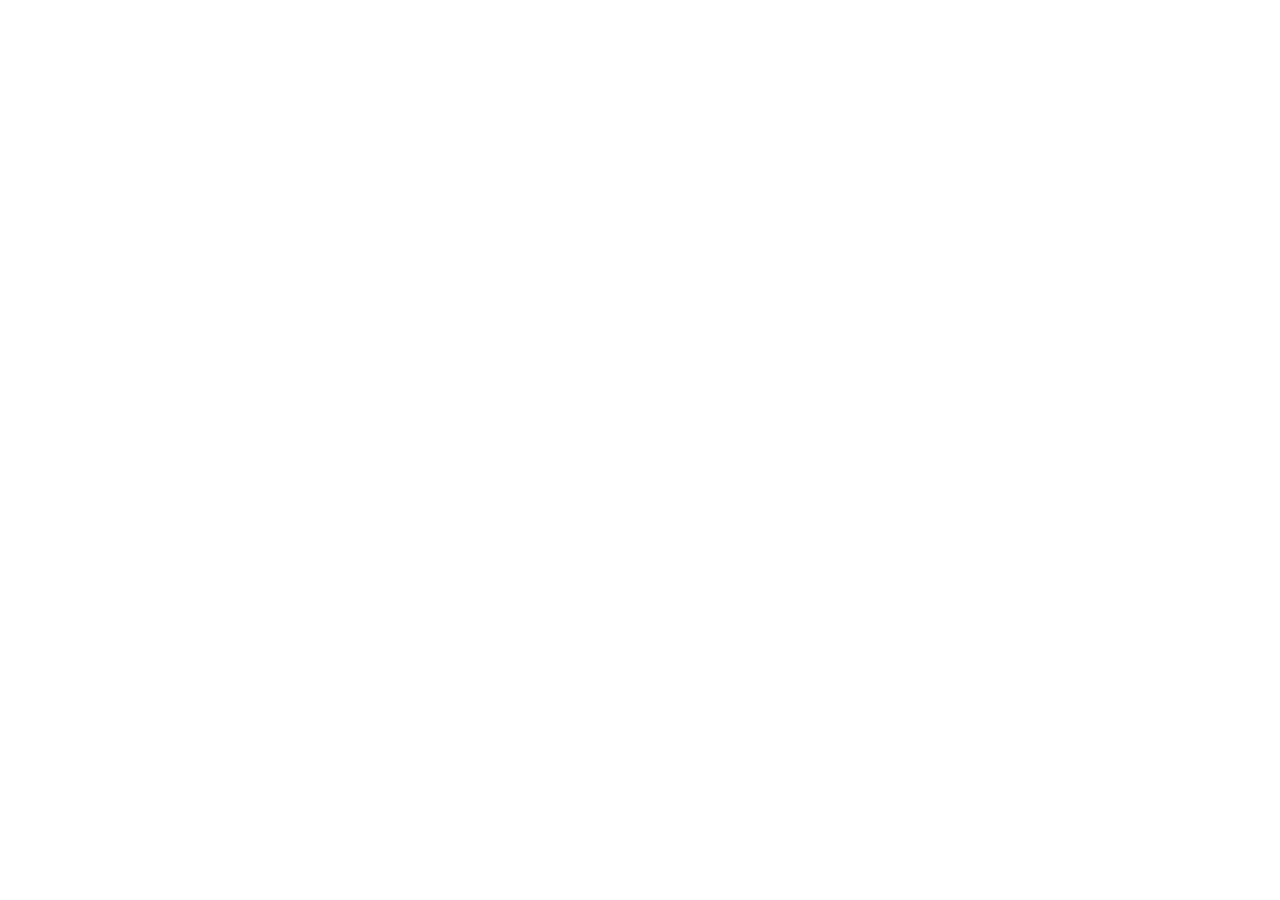
==== index.html @ 48786c42 "making bandcamp album" ====
<!DOCTYPE html>
<html>
<head>
<meta charset="UTF-8">
<meta name="viewport" content="width=device-width, initial-scale=1">
<title>Bandcamp Album of the Day</title>

<style>
body {
  margin: 0;
  padding: 20px;
  font-family: Arial, sans-serif;
  background: white;
}

.grid {
  display: grid;
  grid-template-columns: repeat(7, 1fr);
  gap: 16px;
}

.card {
  text-decoration: none;
  color: black;
  text-align: center;
}

.card img {
  width: 100%;
  border-radius: 4px;
}

.title {
  margin-top: 8px;
  line-height: 1.3;
}

.date {
  font-size: 12px;
  opacity: 0.7;
  margin-top: 5px;
}

@media (max-width: 900px) {
  .grid {
    grid-template-columns: repeat(2, 1fr);
  }
}
</style>
</head>

<body>

<div class="grid" id="albums"></div>

<script>
async function loadAlbums() {

  const rssUrl =
    "https://daily.bandcamp.com/album-of-the-day/feed";

  const proxy =
    "https://api.allorigins.win/raw?url=" +
    encodeURIComponent(rssUrl);

  const response = await fetch(proxy);
  const xmlText = await response.text();

  const parser = new DOMParser();
  const xml = parser.parseFromString(xmlText, "text/xml");

  const items = [...xml.querySelectorAll("item")].slice(0, 7);

  const html = await Promise.all(items.map(async item => {

    const title = item.querySelector("title").textContent;

    const parts = title.split(" - ");

    const band = parts[0] || "";
    const album = parts[1] || "";

    const link = item.querySelector("link").textContent;

    const pubDate = new Date(
      item.querySelector("pubDate").textContent
    ).toLocaleDateString();

    let image = "";

    try {

      const articleProxy =
        "https://api.allorigins.win/raw?url=" +
        encodeURIComponent(link);

      const articleHtml =
        await fetch(articleProxy).then(r => r.text());

      const match =
        articleHtml.match(/property="og:image"\s+content="([^"]+)"/);

      if (match) image = match[1];

    } catch(e) {}

    return `
      <a class="card" href="${link}" target="_blank">
        <img src="${image}">
        <div class="title">
          ${band} — <em>${album}</em>
        </div>
        <div class="date">${pubDate}</div>
      </a>
    `;

  }));

  document.getElementById("albums").innerHTML =
    html.join("");

}

loadAlbums();
</script>

</body>
</html>
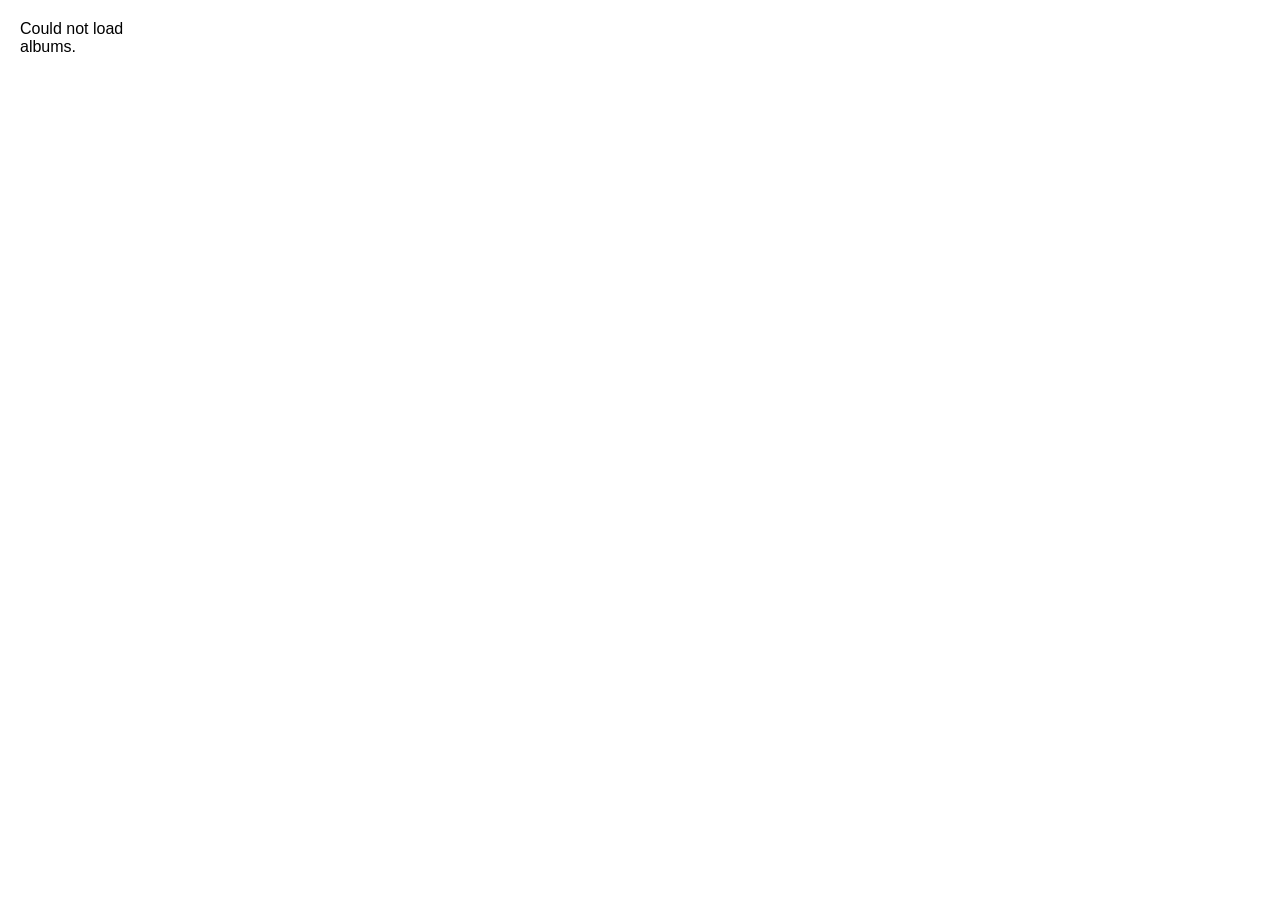
==== commit 112f26e2: "Update index.html" ====
--- a/index.html
+++ b/index.html
@@ -55,74 +55,77 @@
 
 <script>
 async function loadAlbums() {
+  const grid = document.getElementById("albums");
+  grid.innerHTML = "Loading albums...";
 
-  const rssUrl =
-    "https://daily.bandcamp.com/album-of-the-day/feed";
+  try {
+    const sourceUrl = "https://daily.bandcamp.com/album-of-the-day";
 
-  const proxy =
-    "https://api.allorigins.win/raw?url=" +
-    encodeURIComponent(rssUrl);
+    const proxy =
+      "https://api.allorigins.win/raw?url=" +
+      encodeURIComponent(sourceUrl);
 
-  const response = await fetch(proxy);
-  const xmlText = await response.text();
+    const page = await fetch(proxy).then(r => r.text());
 
-  const parser = new DOMParser();
-  const xml = parser.parseFromString(xmlText, "text/xml");
+    const regex =
+      /ALBUM OF THE DAY\s*·\s*([^<]+)[\s\S]*?<a[^>]+href="([^"]+)"[^>]*>\s*([^<]+),\s*“([^”]+)”/g;
 
-  const items = [...xml.querySelectorAll("item")].slice(0, 7);
+    const albums = [];
+    let match;
 
-  const html = await Promise.all(items.map(async item => {
+    while ((match = regex.exec(page)) && albums.length < 7) {
+      albums.push({
+        date: match[1].trim(),
+        link: match[2].startsWith("http")
+          ? match[2]
+          : "https://daily.bandcamp.com" + match[2],
+        band: match[3].trim(),
+        album: match[4].trim()
+      });
+    }
 
-    const title = item.querySelector("title").textContent;
+    const html = await Promise.all(albums.map(async item => {
+      let image = "";
 
-    const parts = title.split(" - ");
+      try {
+        const articleProxy =
+          "https://api.allorigins.win/raw?url=" +
+          encodeURIComponent(item.link);
 
-    const band = parts[0] || "";
-    const album = parts[1] || "";
+        const articleHtml =
+          await fetch(articleProxy).then(r => r.text());
 
-    const link = item.querySelector("link").textContent;
+        const imgMatch =
+          articleHtml.match(/property="og:image"\s+content="([^"]+)"/);
 
-    const pubDate = new Date(
-      item.querySelector("pubDate").textContent
-    ).toLocaleDateString();
+        if (imgMatch) image = imgMatch[1];
+      } catch(e) {}
 
-    let image = "";
+      return `
+        <a class="card" href="${item.link}" target="_blank">
+          <img src="${image}" alt="${item.band} - ${item.album}">
+          <div class="title">
+            ${item.band} — <em>${item.album}</em>
+          </div>
+          <div class="date">${item.date}</div>
+        </a>
+      `;
+    }));
 
-    try {
+    grid.innerHTML = html.join("");
 
-      const articleProxy =
-        "https://api.allorigins.win/raw?url=" +
-        encodeURIComponent(link);
+    if (!albums.length) {
+      grid.innerHTML = "No albums found. Bandcamp may have changed the page layout.";
+    }
 
-      const articleHtml =
-        await fetch(articleProxy).then(r => r.text());
-
-      const match =
-        articleHtml.match(/property="og:image"\s+content="([^"]+)"/);
-
-      if (match) image = match[1];
-
-    } catch(e) {}
-
-    return `
-      <a class="card" href="${link}" target="_blank">
-        <img src="${image}">
-        <div class="title">
-          ${band} — <em>${album}</em>
-        </div>
-        <div class="date">${pubDate}</div>
-      </a>
-    `;
-
-  }));
-
-  document.getElementById("albums").innerHTML =
-    html.join("");
-
+  } catch (error) {
+    grid.innerHTML = "Could not load albums.";
+    console.error(error);
+  }
 }
 
 loadAlbums();
 </script>
 
 </body>
-</html>+</html>
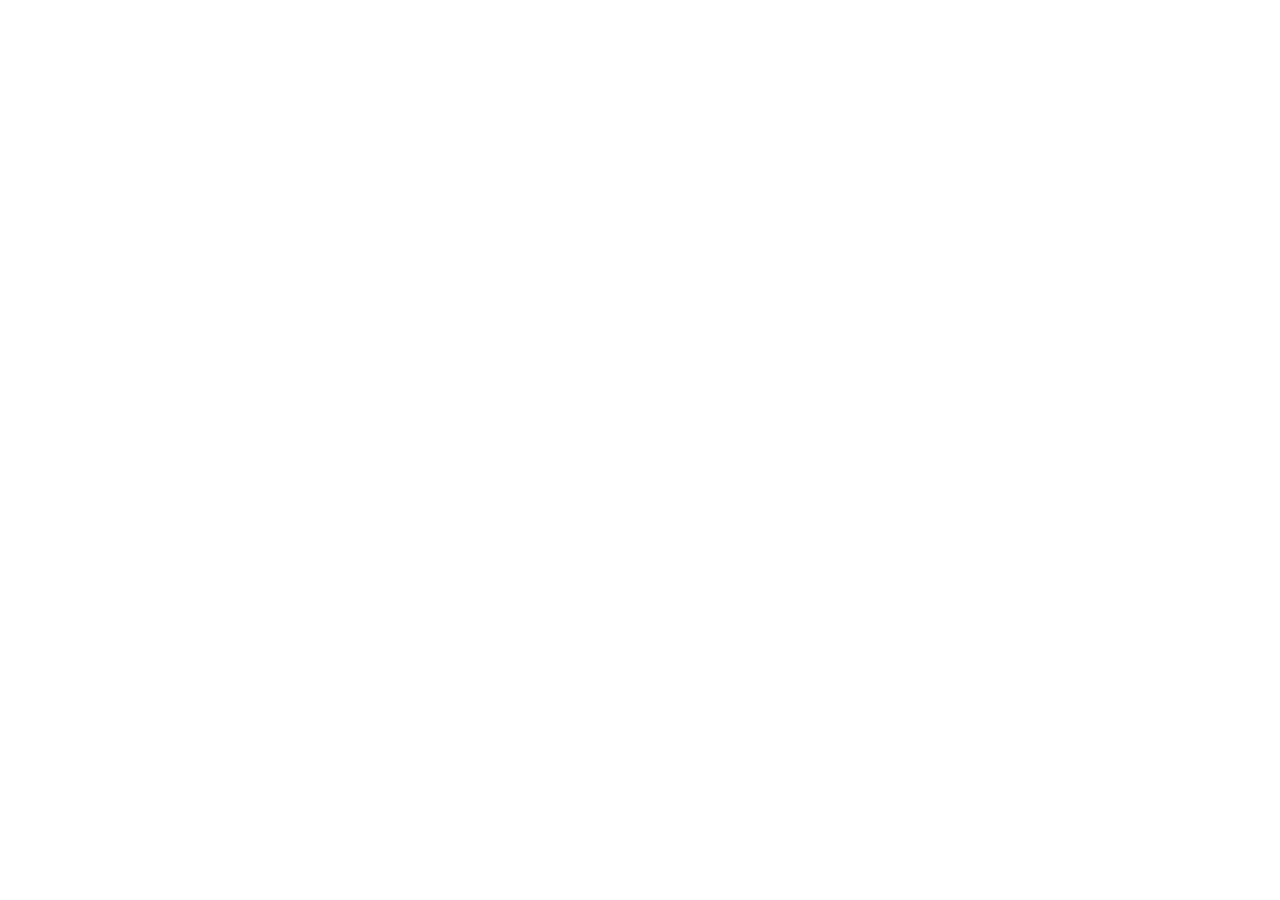
==== commit 14fd9fce: "Update index.html" ====
--- a/index.html
+++ b/index.html
@@ -60,63 +60,62 @@
 
   try {
     const sourceUrl = "https://daily.bandcamp.com/album-of-the-day";
+    const proxy = "https://api.allorigins.win/raw?url=" + encodeURIComponent(sourceUrl);
 
-    const proxy =
-      "https://api.allorigins.win/raw?url=" +
-      encodeURIComponent(sourceUrl);
+    const response = await fetch("https://script.google.com/macros/s/AKfycbyTvoiOJOmKlvNfYRFQD5nLJ-PbMYQ7yc6B-tExWCaUMenCK5AsWKpjYxvRuBuB4iLGcw/exec");
+    const albums = await response.json();
 
-    const page = await fetch(proxy).then(r => r.text());
+    const parser = new DOMParser();
+    const doc = parser.parseFromString(page, "text/html");
 
-    const regex =
-      /ALBUM OF THE DAY\s*·\s*([^<]+)[\s\S]*?<a[^>]+href="([^"]+)"[^>]*>\s*([^<]+),\s*“([^”]+)”/g;
+    const cards = [...doc.querySelectorAll(".list-article.aotd")].slice(0, 7);
 
-    const albums = [];
-    let match;
+    const albums = cards.map(card => {
+      const img = card.querySelector(".thumb.aotd-image img");
+      const link = card.querySelector(".title-wrapper a.title");
+      const info = card.querySelector(".article-info-text");
 
-    while ((match = regex.exec(page)) && albums.length < 7) {
-      albums.push({
-        date: match[1].trim(),
-        link: match[2].startsWith("http")
-          ? match[2]
-          : "https://daily.bandcamp.com" + match[2],
-        band: match[3].trim(),
-        album: match[4].trim()
-      });
-    }
+      const fullTitle = link ? link.textContent.trim() : "";
+      const titleMatch = fullTitle.match(/^(.+),\s*[“"](.+)[”"]$/);
 
-    const html = await Promise.all(albums.map(async item => {
-      let image = "";
+      const band = titleMatch ? titleMatch[1] : fullTitle;
+      const album = titleMatch ? titleMatch[2] : "";
 
-      try {
-        const articleProxy =
-          "https://api.allorigins.win/raw?url=" +
-          encodeURIComponent(item.link);
+      let date = "";
+      if (info) {
+        date = info.textContent
+          .replace("ALBUM OF THE DAY", "")
+          .replace("·", "")
+          .trim();
+      }
 
-        const articleHtml =
-          await fetch(articleProxy).then(r => r.text());
+      const href = link
+        ? new URL(link.getAttribute("href"), sourceUrl).href
+        : "#";
 
-        const imgMatch =
-          articleHtml.match(/property="og:image"\s+content="([^"]+)"/);
-
-        if (imgMatch) image = imgMatch[1];
-      } catch(e) {}
-
-      return `
-        <a class="card" href="${item.link}" target="_blank">
-          <img src="${image}" alt="${item.band} - ${item.album}">
-          <div class="title">
-            ${item.band} — <em>${item.album}</em>
-          </div>
-          <div class="date">${item.date}</div>
-        </a>
-      `;
-    }));
-
-    grid.innerHTML = html.join("");
+      return {
+        image: img ? img.src : "",
+        link: href,
+        band,
+        album,
+        date
+      };
+    });
 
     if (!albums.length) {
       grid.innerHTML = "No albums found. Bandcamp may have changed the page layout.";
+      return;
     }
+
+    grid.innerHTML = albums.map(item => `
+      <a class="card" href="${item.link}" target="_blank">
+        <img src="${item.image}" alt="${item.band} - ${item.album}">
+        <div class="title">
+          ${item.band} — <em>${item.album}</em>
+        </div>
+        <div class="date">${item.date}</div>
+      </a>
+    `).join("");
 
   } catch (error) {
     grid.innerHTML = "Could not load albums.";
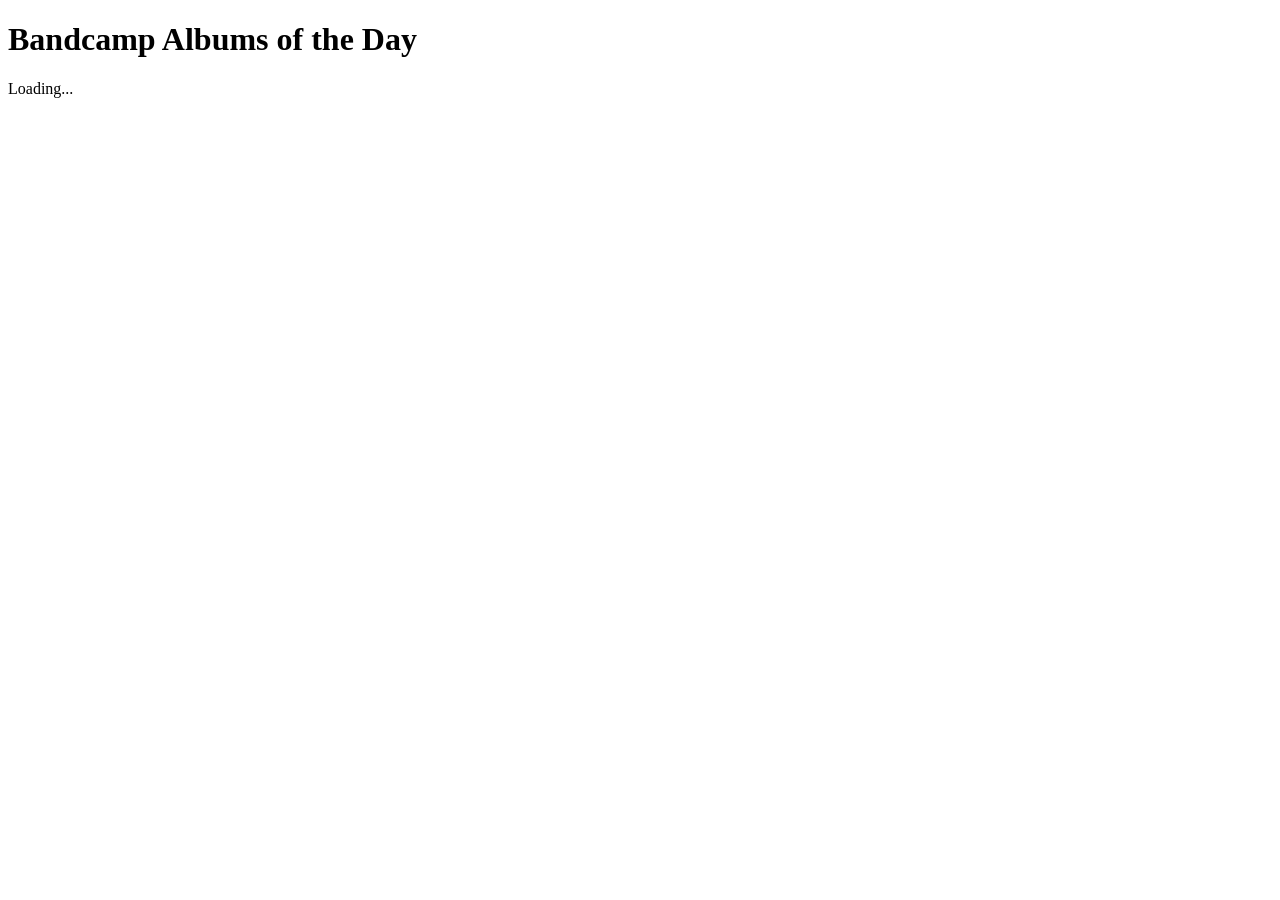
==== commit a9387fc0: "Refactor HTML structure and update styles" ====
--- a/index.html
+++ b/index.html
@@ -1,130 +1,14 @@
-<!DOCTYPE html>
+<!doctype html>
 <html>
 <head>
-<meta charset="UTF-8">
-<meta name="viewport" content="width=device-width, initial-scale=1">
-<title>Bandcamp Album of the Day</title>
+  <meta charset="utf-8">
+  <title>Bandcamp Albums of the Day</title>
+  <link rel="stylesheet" href="style.css">
+</head>
+<body>
+  <h1>Bandcamp Albums of the Day</h1>
+  <div id="albums">Loading...</div>
 
-<style>
-body {
-  margin: 0;
-  padding: 20px;
-  font-family: Arial, sans-serif;
-  background: white;
-}
-
-.grid {
-  display: grid;
-  grid-template-columns: repeat(7, 1fr);
-  gap: 16px;
-}
-
-.card {
-  text-decoration: none;
-  color: black;
-  text-align: center;
-}
-
-.card img {
-  width: 100%;
-  border-radius: 4px;
-}
-
-.title {
-  margin-top: 8px;
-  line-height: 1.3;
-}
-
-.date {
-  font-size: 12px;
-  opacity: 0.7;
-  margin-top: 5px;
-}
-
-@media (max-width: 900px) {
-  .grid {
-    grid-template-columns: repeat(2, 1fr);
-  }
-}
-</style>
-</head>
-
-<body>
-
-<div class="grid" id="albums"></div>
-
-<script>
-async function loadAlbums() {
-  const grid = document.getElementById("albums");
-  grid.innerHTML = "Loading albums...";
-
-  try {
-    const sourceUrl = "https://daily.bandcamp.com/album-of-the-day";
-    const proxy = "https://api.allorigins.win/raw?url=" + encodeURIComponent(sourceUrl);
-
-    const response = await fetch("https://script.google.com/macros/s/AKfycbyTvoiOJOmKlvNfYRFQD5nLJ-PbMYQ7yc6B-tExWCaUMenCK5AsWKpjYxvRuBuB4iLGcw/exec");
-    const albums = await response.json();
-
-    const parser = new DOMParser();
-    const doc = parser.parseFromString(page, "text/html");
-
-    const cards = [...doc.querySelectorAll(".list-article.aotd")].slice(0, 7);
-
-    const albums = cards.map(card => {
-      const img = card.querySelector(".thumb.aotd-image img");
-      const link = card.querySelector(".title-wrapper a.title");
-      const info = card.querySelector(".article-info-text");
-
-      const fullTitle = link ? link.textContent.trim() : "";
-      const titleMatch = fullTitle.match(/^(.+),\s*[“"](.+)[”"]$/);
-
-      const band = titleMatch ? titleMatch[1] : fullTitle;
-      const album = titleMatch ? titleMatch[2] : "";
-
-      let date = "";
-      if (info) {
-        date = info.textContent
-          .replace("ALBUM OF THE DAY", "")
-          .replace("·", "")
-          .trim();
-      }
-
-      const href = link
-        ? new URL(link.getAttribute("href"), sourceUrl).href
-        : "#";
-
-      return {
-        image: img ? img.src : "",
-        link: href,
-        band,
-        album,
-        date
-      };
-    });
-
-    if (!albums.length) {
-      grid.innerHTML = "No albums found. Bandcamp may have changed the page layout.";
-      return;
-    }
-
-    grid.innerHTML = albums.map(item => `
-      <a class="card" href="${item.link}" target="_blank">
-        <img src="${item.image}" alt="${item.band} - ${item.album}">
-        <div class="title">
-          ${item.band} — <em>${item.album}</em>
-        </div>
-        <div class="date">${item.date}</div>
-      </a>
-    `).join("");
-
-  } catch (error) {
-    grid.innerHTML = "Could not load albums.";
-    console.error(error);
-  }
-}
-
-loadAlbums();
-</script>
-
+  <script src="script.js"></script>
 </body>
 </html>
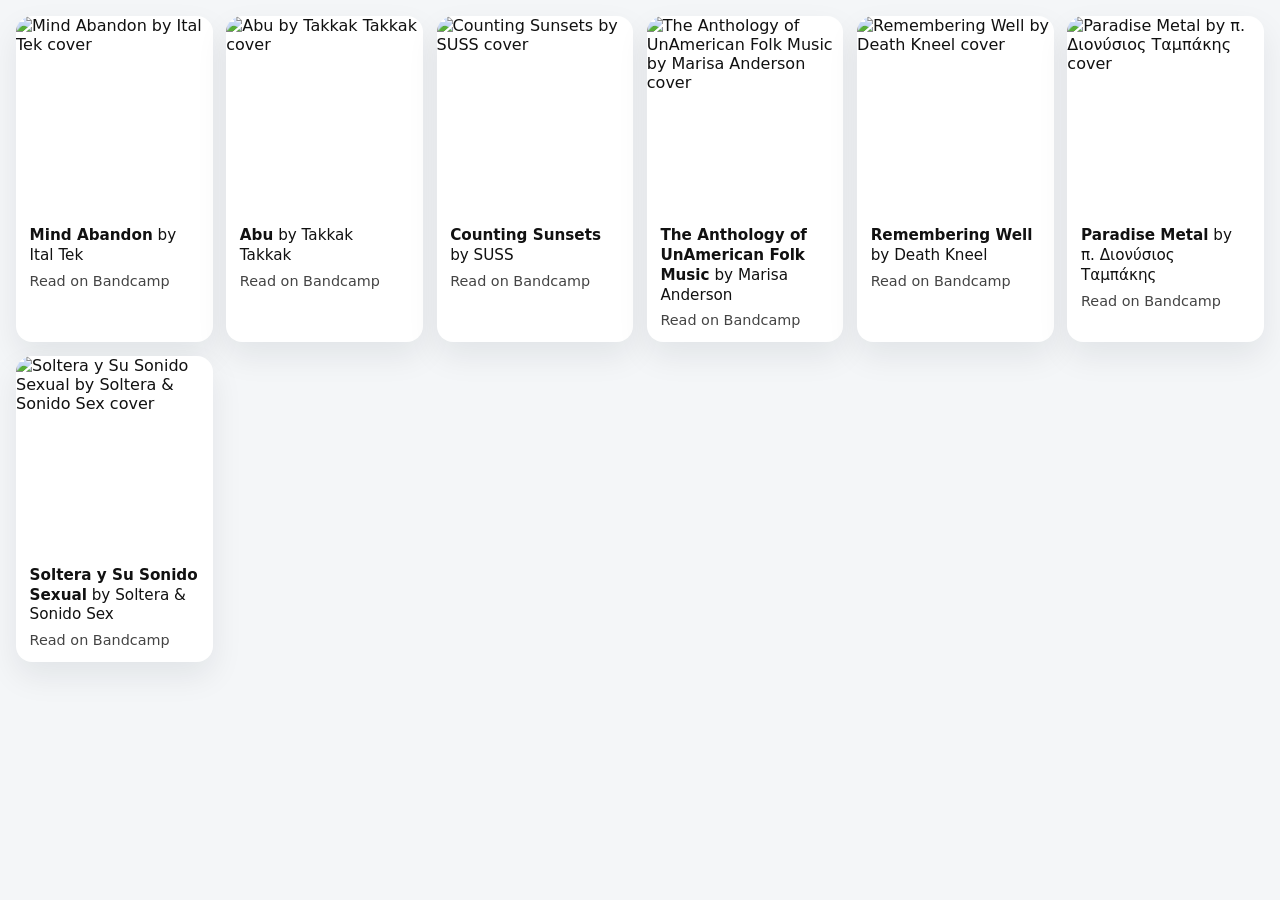
==== commit 34ea9a16: "getting there" ====
--- a/index.html
+++ b/index.html
@@ -2,11 +2,10 @@
 <html>
 <head>
   <meta charset="utf-8">
-  <title>Bandcamp Albums of the Day</title>
+  <title>Album Picks</title>
   <link rel="stylesheet" href="style.css">
 </head>
 <body>
-  <h1>Bandcamp Albums of the Day</h1>
   <div id="albums">Loading...</div>
 
   <script src="script.js"></script>
--- a/style.css
+++ b/style.css
@@ -0,0 +1,77 @@
+body {
+  margin: 0;
+  padding: 1rem;
+  font-family: Inter, system-ui, -apple-system, BlinkMacSystemFont, "Segoe UI", sans-serif;
+  background: #f4f6f8;
+  color: #111;
+}
+
+h1 {
+  text-align: center;
+  margin: 0 0 1rem;
+  font-size: clamp(1.8rem, 2.5vw, 2.8rem);
+}
+
+#albums {
+  display: grid;
+  gap: 0.85rem;
+  max-width: 1400px;
+  margin: 0 auto;
+  grid-template-columns: repeat(auto-fit, minmax(160px, 1fr));
+}
+
+.album {
+  background: #fff;
+  border-radius: 1rem;
+  box-shadow: 0 14px 32px rgba(15, 23, 42, 0.08);
+  overflow: hidden;
+  display: flex;
+  flex-direction: column;
+}
+
+.album img {
+  width: 100%;
+  height: auto;
+  max-height: 320px;
+  aspect-ratio: 1 / 1;
+  object-fit: cover;
+  display: block;
+}
+
+.album-details {
+  padding: 0.85rem;
+  display: flex;
+  flex-direction: column;
+  gap: 0.45rem;
+}
+
+.album-details h2 {
+  margin: 0;
+  font-size: 0.95rem;
+  line-height: 1.3;
+  font-weight: 400;
+}
+
+.album-name {
+  font-weight: 700;
+}
+
+.artist-name {
+  font-weight: 400;
+}
+
+.album-details a {
+  color: #444;
+  text-decoration: none;
+  font-size: 0.9rem;
+}
+
+.album-details a:hover {
+  text-decoration: underline;
+}
+
+@media (min-width: 900px) {
+  #albums {
+    grid-template-columns: repeat(6, minmax(0, 1fr));
+  }
+}
